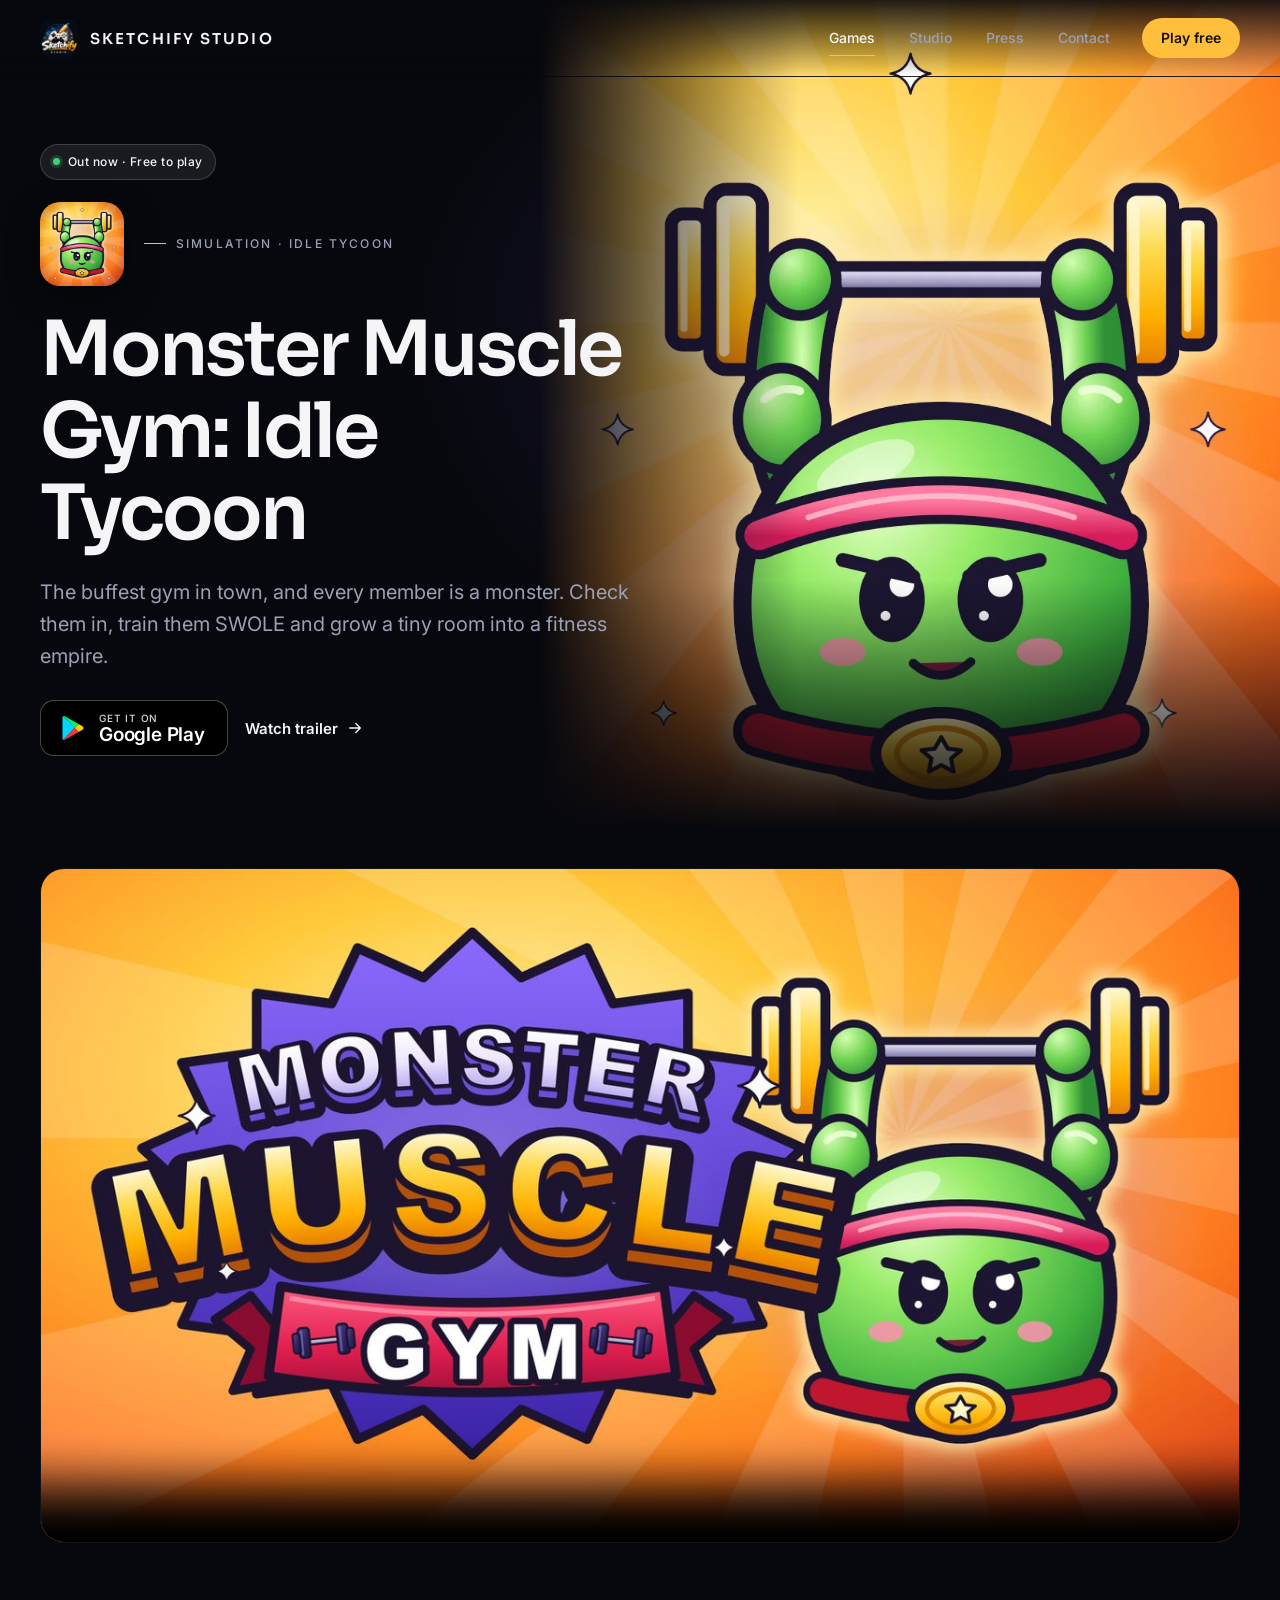
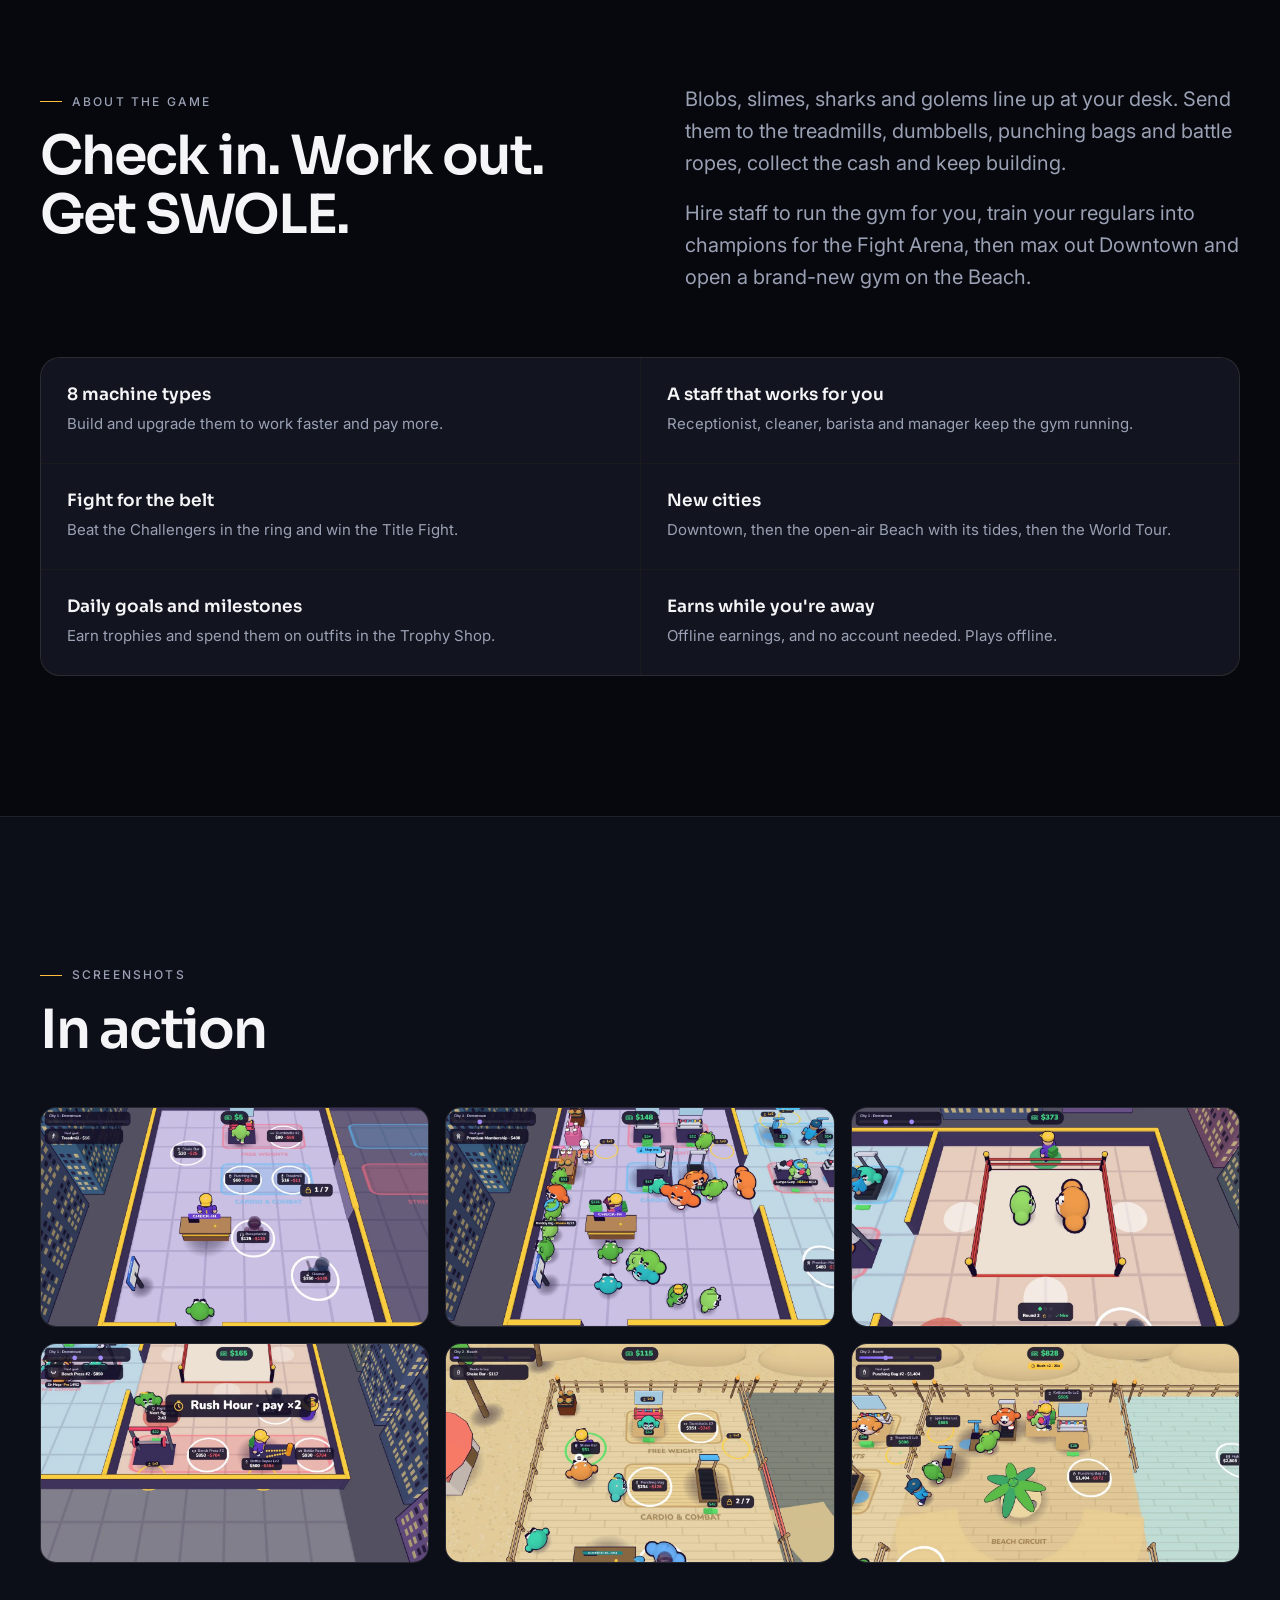
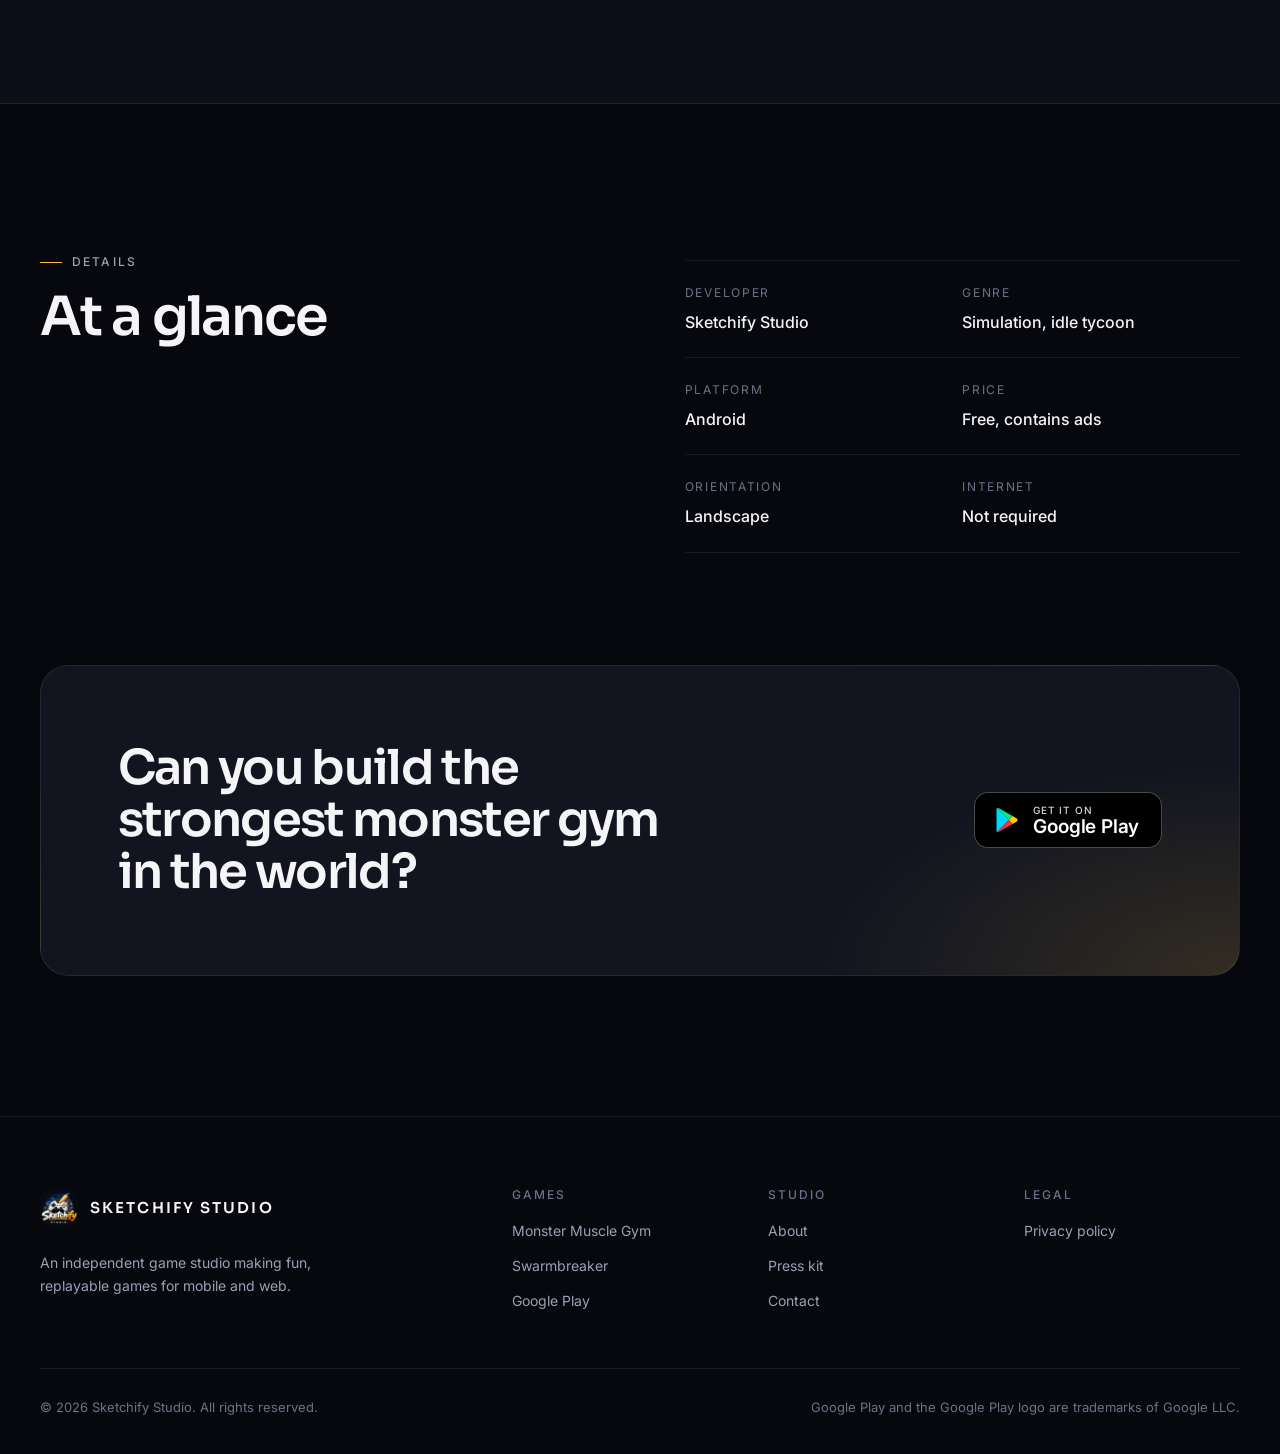
==== monster-gym/index.html @ 39624ac1 "Monster Muscle Gym is live: game page, featured on home, links and sitemap Co-Authored-By: Claude Op" ====
<!doctype html>
<html lang="en">
<head>
<meta charset="utf-8">
<meta name="viewport" content="width=device-width,initial-scale=1">
<title>Monster Muscle Gym: Idle Tycoon · Sketchify Studio</title>
<meta name="description" content="Build a gym for monsters, train them SWOLE and win the championship belt. Monster Muscle Gym: Idle Tycoon is free on Google Play.">
<meta name="theme-color" content="#07080d">
<meta name="color-scheme" content="dark">
<link rel="canonical" href="https://sketchifystudio.com/monster-gym/">
<meta property="og:url" content="https://sketchifystudio.com/monster-gym/">
<link rel="icon" href="../favicon.png" type="image/png">
<link rel="apple-touch-icon" href="../apple-touch-icon.png">

<meta property="og:type" content="website">
<meta property="og:site_name" content="Sketchify Studio">
<meta property="og:title" content="Monster Muscle Gym: Idle Tycoon">
<meta property="og:description" content="Build a gym for monsters, train them SWOLE and win the championship belt. Free on Google Play.">
<meta property="og:image" content="https://sketchifystudio.com/assets/img/monster-gym-og.jpg">
<meta name="twitter:card" content="summary_large_image">

<link rel="preconnect" href="https://fonts.googleapis.com">
<link rel="preconnect" href="https://fonts.gstatic.com" crossorigin>
<link href="https://fonts.googleapis.com/css2?family=Inter:wght@400;500;600&family=Sora:wght@500;600;700&display=swap" rel="stylesheet">
<link rel="stylesheet" href="../assets/site.css">

<script type="application/ld+json">
{
  "@context": "https://schema.org",
  "@type": "MobileApplication",
  "name": "Monster Muscle Gym: Idle Tycoon",
  "operatingSystem": "Android",
  "applicationCategory": "GameApplication",
  "genre": "Simulation",
  "offers": { "@type": "Offer", "price": "0", "priceCurrency": "USD" },
  "installUrl": "https://play.google.com/store/apps/details?id=com.navneet.monstergym",
  "author": { "@type": "Organization", "name": "Sketchify Studio" }
}
</script>
</head>
<body>
<a class="skip" href="#main">Skip to content</a>

<header class="header">
  <div class="wrap header__inner">
    <a class="brand" href="../" aria-label="Sketchify Studio, home">
      <img src="../assets/img/sketchify-logo.webp" alt="" width="38" height="38">
      <span>Sketchify Studio</span>
    </a>
    <nav class="nav" id="nav" aria-label="Main">
      <a href="../#games" aria-current="page">Games</a>
      <a href="../#studio">Studio</a>
      <a href="../#press">Press</a>
      <a href="../#contact">Contact</a>
    </nav>
    <a class="btn btn--primary btn--sm" href="https://play.google.com/store/apps/details?id=com.navneet.monstergym" target="_blank" rel="noopener">Play free</a>
    <button class="menu-btn" aria-label="Open menu" aria-controls="nav" aria-expanded="false">
      <svg viewBox="0 0 24 24" fill="none" stroke="currentColor" stroke-width="1.8" stroke-linecap="round"><path d="M4 7h16M4 12h16M4 17h16"/></svg>
    </button>
  </div>
</header>

<main id="main">

  <section class="game-hero">
    <img class="game-hero__art" src="../assets/img/monster-gym-hero-art.webp" alt="" width="1020" height="1080">
    <div class="wrap">
      <div class="game-hero__body">
        <span class="pill"><i></i>Out now · Free to play</span>
        <div class="game-hero__title">
          <img src="../assets/img/monster-gym-icon.webp" alt="Monster Muscle Gym app icon" width="84" height="84">
          <p class="label">Simulation · Idle tycoon</p>
        </div>
        <h1>Monster Muscle Gym: Idle Tycoon</h1>
        <p class="lead">The buffest gym in town, and every member is a monster. Check them in, train them SWOLE and grow a tiny room into a fitness empire.</p>
        <div class="game-hero__actions">
          <a class="store" href="https://play.google.com/store/apps/details?id=com.navneet.monstergym" target="_blank" rel="noopener">
            <svg viewBox="0 0 24 24" aria-hidden="true"><path fill="#00d7fe" d="M3.6 1.8 13.4 12 3.6 22.2c-.4-.2-.6-.6-.6-1.1V2.9c0-.5.2-.9.6-1.1Z"/><path fill="#ffce00" d="m16.8 8.6 3.3 1.9c1.2.7 1.2 2.3 0 3l-3.3 1.9L13.4 12l3.4-3.4Z"/><path fill="#00f076" d="M3.6 1.8c.4-.2.9-.2 1.4.1l11.8 6.7-3.4 3.4L3.6 1.8Z"/><path fill="#f63448" d="m13.4 12 3.4 3.4L5 22.1c-.5.3-1 .3-1.4.1L13.4 12Z"/></svg>
            <span><small>Get it on</small>Google Play</span>
          </a>
          <a class="btn btn--text" href="#trailer">Watch trailer
            <svg viewBox="0 0 24 24" fill="none" stroke="currentColor" stroke-width="1.8" stroke-linecap="round" stroke-linejoin="round"><path d="M5 12h14M13 6l6 6-6 6"/></svg>
          </a>
        </div>
      </div>
    </div>
  </section>

  <!-- Trailer -->
  <section class="section" id="trailer" style="padding-top:40px">
    <div class="wrap">
      <div class="trailer reveal">
        <video controls preload="none" playsinline poster="../assets/video/monster-gym-trailer-poster.jpg" aria-label="Monster Muscle Gym official trailer">
          <source src="../assets/video/monster-gym-trailer.mp4" type="video/mp4">
        </video>
      </div>
    </div>
  </section>

  <!-- About -->
  <section class="section" style="padding-top:0">
    <div class="wrap split">
      <div class="reveal">
        <p class="label">About the game</p>
        <h2>Check in. Work out. Get SWOLE.</h2>
      </div>
      <div class="reveal" style="display:grid;gap:18px">
        <p class="lead">Blobs, slimes, sharks and golems line up at your desk. Send them to the treadmills, dumbbells, punching bags and battle ropes, collect the cash and keep building.</p>
        <p class="lead">Hire staff to run the gym for you, train your regulars into champions for the Fight Arena, then max out Downtown and open a brand-new gym on the Beach.</p>
      </div>
    </div>

    <div class="wrap" style="margin-top:64px">
      <ul class="feature-list reveal">
        <li><b>8 machine types</b><span>Build and upgrade them to work faster and pay more.</span></li>
        <li><b>A staff that works for you</b><span>Receptionist, cleaner, barista and manager keep the gym running.</span></li>
        <li><b>Fight for the belt</b><span>Beat the Challengers in the ring and win the Title Fight.</span></li>
        <li><b>New cities</b><span>Downtown, then the open-air Beach with its tides, then the World Tour.</span></li>
        <li><b>Daily goals and milestones</b><span>Earn trophies and spend them on outfits in the Trophy Shop.</span></li>
        <li><b>Earns while you're away</b><span>Offline earnings, and no account needed. Plays offline.</span></li>
      </ul>
    </div>
  </section>

  <!-- Screenshots -->
  <section class="section section--alt">
    <div class="wrap">
      <div class="section__head reveal">
        <div><p class="label">Screenshots</p><h2>In action</h2></div>
      </div>
      <div class="gallery reveal">
        <button class="shot" data-full="../assets/img/mg-shot-downtown-opening.webp"><img src="../assets/img/mg-shot-downtown-opening.webp" alt="A brand-new monster gym in Downtown" loading="lazy" width="1280" height="720"></button>
        <button class="shot" data-full="../assets/img/mg-shot-busy-gym.webp"><img src="../assets/img/mg-shot-busy-gym.webp" alt="A busy gym full of monsters and staff" loading="lazy" width="1280" height="720"></button>
        <button class="shot" data-full="../assets/img/mg-shot-fight-ring.webp"><img src="../assets/img/mg-shot-fight-ring.webp" alt="A Challenger fight in the ring" loading="lazy" width="1280" height="720"></button>
        <button class="shot" data-full="../assets/img/mg-shot-rush-hour.webp"><img src="../assets/img/mg-shot-rush-hour.webp" alt="Rush Hour doubles the pay" loading="lazy" width="1280" height="720"></button>
        <button class="shot" data-full="../assets/img/mg-shot-beach-arrival.webp"><img src="../assets/img/mg-shot-beach-arrival.webp" alt="Opening the new gym on the Beach" loading="lazy" width="1280" height="720"></button>
        <button class="shot" data-full="../assets/img/mg-shot-beach-circuit.webp"><img src="../assets/img/mg-shot-beach-circuit.webp" alt="The Beach circuit around the palm island" loading="lazy" width="1280" height="720"></button>
      </div>
    </div>
  </section>

  <!-- Details -->
  <section class="section">
    <div class="wrap split">
      <div class="reveal">
        <p class="label">Details</p>
        <h2>At a glance</h2>
      </div>
      <dl class="specs reveal" style="grid-template-columns:1fr 1fr">
        <div><dt>Developer</dt><dd>Sketchify Studio</dd></div>
        <div><dt>Genre</dt><dd>Simulation, idle tycoon</dd></div>
        <div><dt>Platform</dt><dd>Android</dd></div>
        <div><dt>Price</dt><dd>Free, contains ads</dd></div>
        <div><dt>Orientation</dt><dd>Landscape</dd></div>
        <div><dt>Internet</dt><dd>Not required</dd></div>
      </dl>
    </div>

    <div class="wrap" style="margin-top:96px">
      <div class="cta-band reveal">
        <h2>Can you build the strongest monster gym in the world?</h2>
        <a class="store" href="https://play.google.com/store/apps/details?id=com.navneet.monstergym" target="_blank" rel="noopener">
          <svg viewBox="0 0 24 24" aria-hidden="true"><path fill="#00d7fe" d="M3.6 1.8 13.4 12 3.6 22.2c-.4-.2-.6-.6-.6-1.1V2.9c0-.5.2-.9.6-1.1Z"/><path fill="#ffce00" d="m16.8 8.6 3.3 1.9c1.2.7 1.2 2.3 0 3l-3.3 1.9L13.4 12l3.4-3.4Z"/><path fill="#00f076" d="M3.6 1.8c.4-.2.9-.2 1.4.1l11.8 6.7-3.4 3.4L3.6 1.8Z"/><path fill="#f63448" d="m13.4 12 3.4 3.4L5 22.1c-.5.3-1 .3-1.4.1L13.4 12Z"/></svg>
          <span><small>Get it on</small>Google Play</span>
        </a>
      </div>
    </div>
  </section>

</main>

<footer class="footer">
  <div class="wrap">
    <div class="footer__top">
      <div>
        <a class="brand" href="../"><img src="../assets/img/sketchify-logo.webp" alt="" width="38" height="38"><span>Sketchify Studio</span></a>
        <p>An independent game studio making fun, replayable games for mobile and web.</p>
      </div>
      <div><h4>Games</h4><ul><li><a href="./">Monster Muscle Gym</a></li><li><a href="../swarmbreaker/">Swarmbreaker</a></li><li><a href="https://play.google.com/store/apps/details?id=com.navneet.monstergym" target="_blank" rel="noopener">Google Play</a></li></ul></div>
      <div><h4>Studio</h4><ul><li><a href="../#studio">About</a></li><li><a href="../#press">Press kit</a></li><li><a href="../#contact">Contact</a></li></ul></div>
      <div><h4>Legal</h4><ul><li><a href="privacy.html">Privacy policy</a></li></ul></div>
    </div>
    <div class="footer__bottom">
      <span>© <span data-year>2026</span> Sketchify Studio. All rights reserved.</span>
      <span>Google Play and the Google Play logo are trademarks of Google LLC.</span>
    </div>
  </div>
</footer>

<dialog class="lightbox" id="lightbox" aria-label="Screenshot">
  <button class="lightbox__close" aria-label="Close">×</button>
  <img alt="">
</dialog>

<script src="../assets/site.js"></script>
</body>
</html>
---- assets/site.css ----
/* Sketchify Studio · site styles
   Palette drawn from the logo: night ink, pencil gold. */
:root {
  --bg: #07080d;
  --bg-2: #0d0f18;
  --surface: #12151f;
  --surface-2: #181c29;
  --line: rgba(255, 255, 255, .08);
  --line-strong: rgba(255, 255, 255, .16);
  --text: #f5f5f7;
  --muted: #9ba1b5;
  --dim: #6c7286;
  --accent: #ffbe3b;
  --accent-2: #ff9a2e;
  --ok: #3fd07a;
  --radius: 20px;
  --head: "Sora", system-ui, sans-serif;
  --body: "Inter", system-ui, -apple-system, "Segoe UI", sans-serif;
  --ease: cubic-bezier(.2, .7, .2, 1);
}

*, *::before, *::after { box-sizing: border-box; }
html { scroll-behavior: smooth; scroll-padding-top: 80px; }
body { margin: 0; background: var(--bg); color: var(--text); font: 16px/1.65 var(--body); -webkit-font-smoothing: antialiased; text-rendering: optimizeLegibility; overflow-x: hidden; }
img, video { display: block; max-width: 100%; }
a { color: inherit; }
p { margin: 0; }
h1, h2, h3, h4 { font-family: var(--head); font-weight: 600; line-height: 1.08; letter-spacing: -.025em; margin: 0; }
h1 { font-size: clamp(42px, 7vw, 88px); letter-spacing: -.04em; }
h2 { font-size: clamp(32px, 4.6vw, 54px); letter-spacing: -.035em; }
h3 { font-size: clamp(20px, 2vw, 24px); }
::selection { background: var(--accent); color: #111; }
:focus-visible { outline: 2px solid var(--accent); outline-offset: 3px; border-radius: 6px; }

.wrap { width: min(1200px, 100% - 40px); margin-inline: auto; }
.muted { color: var(--muted); }
.lead { font-size: clamp(17px, 1.6vw, 20px); line-height: 1.6; color: var(--muted); max-width: 58ch; }
.label { display: inline-flex; align-items: center; gap: 10px; font: 500 12px/1 var(--body); letter-spacing: .18em; text-transform: uppercase; color: var(--muted); }
.label::before { content: ""; width: 22px; height: 1px; background: var(--accent); }
.accent { color: var(--accent); }
.skip { position: absolute; left: -999px; top: 10px; z-index: 100; background: var(--accent); color: #111; padding: 8px 14px; border-radius: 8px; }
.skip:focus { left: 10px; }

/* ---------- Buttons ---------- */
.btn { display: inline-flex; align-items: center; justify-content: center; gap: 10px; height: 50px; padding: 0 24px; border-radius: 999px; font: 600 15px/1 var(--body); text-decoration: none; border: 1px solid transparent; cursor: pointer; white-space: nowrap; transition: background .2s var(--ease), border-color .2s var(--ease), transform .2s var(--ease), color .2s; }
.btn svg { width: 18px; height: 18px; flex: none; }
.btn--primary { background: var(--accent); color: #14100a; }
.btn--primary:hover { background: #ffcb5e; transform: translateY(-1px); }
.btn--outline { border-color: var(--line-strong); color: var(--text); }
.btn--outline:hover { border-color: var(--text); }
.btn--sm { height: 40px; padding: 0 18px; font-size: 14px; }
.btn--text { padding: 0; height: auto; color: var(--text); gap: 8px; }
.btn--text svg { transition: transform .2s var(--ease); }
.btn--text:hover svg { transform: translateX(4px); }

/* Store badge (black, as store badges usually are) */
.store { display: inline-flex; align-items: center; gap: 12px; height: 56px; padding: 0 22px 0 18px; border-radius: 14px; background: #000; border: 1px solid rgba(255, 255, 255, .28); color: #fff; text-decoration: none; transition: border-color .2s, transform .2s var(--ease); }
.store:hover { border-color: #fff; transform: translateY(-1px); }
.store svg { width: 28px; height: 28px; }
.store span { display: flex; flex-direction: column; font: 600 19px/1.05 var(--body); letter-spacing: -.01em; }
.store small { font: 500 10px/1.3 var(--body); letter-spacing: .08em; text-transform: uppercase; opacity: .85; }

/* ---------- Header ---------- */
.header { position: fixed; inset: 0 0 auto; z-index: 50; background: linear-gradient(180deg, rgba(7, 8, 13, .9), rgba(7, 8, 13, 0)); transition: background .3s, border-color .3s, backdrop-filter .3s; border-bottom: 1px solid transparent; }
.header.is-scrolled { background: rgba(7, 8, 13, .82); backdrop-filter: saturate(160%) blur(16px); -webkit-backdrop-filter: saturate(160%) blur(16px); border-color: var(--line); }
.header__inner { display: flex; align-items: center; height: 76px; gap: 32px; }
.brand { display: inline-flex; align-items: center; gap: 12px; text-decoration: none; }
.brand img { width: 38px; height: 38px; border-radius: 10px; }
.brand span { font: 600 15px/1 var(--head); letter-spacing: .14em; text-transform: uppercase; }
.nav { display: flex; gap: 34px; margin-left: auto; }
.nav a { position: relative; text-decoration: none; font-size: 14px; font-weight: 500; color: var(--muted); transition: color .2s; }
.nav a:hover, .nav a[aria-current] { color: var(--text); }
.nav a[aria-current]::after { content: ""; position: absolute; left: 0; right: 0; bottom: -6px; height: 1px; background: var(--accent); }
.menu-btn { display: none; margin-left: auto; width: 44px; height: 44px; border-radius: 12px; border: 1px solid var(--line-strong); background: transparent; color: var(--text); cursor: pointer; }
.menu-btn svg { width: 20px; height: 20px; margin: auto; }

/* ---------- Hero ---------- */
.hero { position: relative; padding: 170px 0 0; isolation: isolate; }
.hero::before { content: ""; position: absolute; inset: 0 0 30%; z-index: -1; background: radial-gradient(800px 420px at 85% 0%, rgba(255, 190, 59, .10), transparent 70%), radial-gradient(700px 400px at 0% 10%, rgba(70, 120, 255, .10), transparent 70%); }
.hero__grid { display: grid; grid-template-columns: 1.35fr 1fr; gap: 48px; align-items: end; }
.hero h1 { margin-top: 26px; }
.hero__side { display: grid; gap: 28px; padding-bottom: 10px; }
.hero__actions { display: flex; flex-wrap: wrap; align-items: center; gap: 24px; }

/* Featured banner */
.feature { position: relative; display: block; margin-top: 72px; border-radius: 28px; overflow: hidden; border: 1px solid var(--line); min-height: clamp(420px, 52vw, 620px); text-decoration: none; isolation: isolate; }
.feature { background: radial-gradient(700px 500px at 80% 50%, rgba(124, 92, 255, .22), transparent 70%), linear-gradient(135deg, #0f1020, #15122a); }
.feature__art { position: absolute; top: 0; right: 0; bottom: 0; z-index: -1; width: 60%; height: 100%; object-fit: cover; object-position: center; -webkit-mask-image: linear-gradient(90deg, transparent 0%, #000 35%); mask-image: linear-gradient(90deg, transparent 0%, #000 35%); transition: transform 1.2s var(--ease); }
.feature:hover .feature__art { transform: scale(1.025); }
.feature__body { position: absolute; left: clamp(24px, 5vw, 64px); top: 50%; transform: translateY(-50%); width: min(500px, 46%); display: grid; gap: 18px; }
.feature__body h2 { font-size: clamp(32px, 4.4vw, 56px); }
.feature__actions { display: flex; flex-wrap: wrap; gap: 14px; margin-top: 8px; }
.pill { display: inline-flex; align-items: center; gap: 8px; width: fit-content; padding: 7px 12px; border-radius: 999px; background: rgba(255, 255, 255, .08); border: 1px solid var(--line-strong); backdrop-filter: blur(8px); font-size: 12px; font-weight: 500; letter-spacing: .04em; }
.pill i { width: 7px; height: 7px; border-radius: 50%; background: var(--ok); box-shadow: 0 0 0 3px rgba(63, 208, 122, .2); }

/* Facts strip */
.facts { display: grid; grid-template-columns: repeat(4, 1fr); border-block: 1px solid var(--line); margin-top: 96px; }
.facts div { padding: 30px 28px; border-left: 1px solid var(--line); }
.facts div:first-child { border-left: 0; padding-left: 0; }
.facts dt { font-size: 12px; letter-spacing: .14em; text-transform: uppercase; color: var(--dim); margin-bottom: 10px; }
.facts dd { margin: 0; font: 600 20px/1.3 var(--head); letter-spacing: -.01em; }

/* ---------- Sections ---------- */
.section { padding: clamp(80px, 11vw, 140px) 0; }
.section--alt { background: var(--bg-2); border-block: 1px solid var(--line); }
.section__head { display: flex; justify-content: space-between; align-items: end; gap: 32px; margin-bottom: 48px; }
.section__head h2 { margin-top: 18px; }
.section__head .lead { margin-top: 18px; }

/* Games grid */
.games { display: grid; grid-template-columns: 1.6fr 1fr; gap: 20px; }
.card { position: relative; display: flex; flex-direction: column; border-radius: var(--radius); background: var(--surface); border: 1px solid var(--line); overflow: hidden; text-decoration: none; transition: border-color .25s, transform .35s var(--ease); }
a.card:hover { border-color: var(--line-strong); transform: translateY(-4px); }
.card__media { aspect-ratio: 16 / 9; overflow: hidden; background: #000; }
.card__media img { width: 100%; height: 100%; object-fit: cover; transition: transform .8s var(--ease); }
a.card:hover .card__media img { transform: scale(1.04); }
.card__body { padding: 26px 28px 28px; display: grid; gap: 12px; }
.card__meta { display: flex; flex-wrap: wrap; gap: 8px; }
.chip { font-size: 12px; font-weight: 500; color: var(--muted); padding: 5px 10px; border-radius: 999px; border: 1px solid var(--line); }
.card__foot { display: flex; justify-content: space-between; align-items: center; margin-top: 8px; padding-top: 18px; border-top: 1px solid var(--line); font-size: 14px; font-weight: 500; }
.card--soon { justify-content: center; align-items: flex-start; padding: 36px; gap: 16px; background: repeating-linear-gradient(135deg, transparent 0 14px, rgba(255, 255, 255, .018) 14px 28px), var(--surface); }
.card--soon .icon-box { margin-bottom: 8px; }

/* Studio */
.split { display: grid; grid-template-columns: 1fr 1fr; gap: clamp(40px, 7vw, 96px); align-items: start; }
.split h2 { margin-top: 18px; }
.principles { list-style: none; padding: 0; margin: 0; display: grid; }
.principles li { display: grid; grid-template-columns: 56px 1fr; gap: 20px; padding: 28px 0; border-top: 1px solid var(--line); }
.principles li:last-child { border-bottom: 1px solid var(--line); }
.principles h3 { font-size: 19px; margin-bottom: 6px; }
.principles p { color: var(--muted); font-size: 15px; }
.icon-box { display: grid; place-items: center; width: 48px; height: 48px; border-radius: 14px; background: rgba(255, 190, 59, .08); border: 1px solid rgba(255, 190, 59, .2); color: var(--accent); }
.icon-box svg { width: 22px; height: 22px; }

/* Press */
.press { display: grid; grid-template-columns: 1.1fr 1fr; gap: 20px; }
.press__panel { padding: clamp(28px, 4vw, 48px); border-radius: var(--radius); background: var(--surface); border: 1px solid var(--line); display: grid; gap: 22px; align-content: start; }
.press__list { list-style: none; padding: 0; margin: 0; display: grid; }
.press__list li { display: flex; justify-content: space-between; gap: 16px; padding: 14px 0; border-bottom: 1px solid var(--line); font-size: 15px; }
.press__list li:first-child { padding-top: 0; }
.press__list li span:first-child { color: var(--muted); }
.press__list li span:last-child { text-align: right; }

/* Contact */
.contact { display: grid; grid-template-columns: 1fr 1fr; gap: clamp(40px, 7vw, 96px); }
.contact h2 { font-size: clamp(44px, 7vw, 84px); margin-top: 18px; }
.contact__rows { display: grid; }
.contact__row { display: flex; justify-content: space-between; align-items: center; gap: 20px; padding: 26px 0; border-top: 1px solid var(--line); text-decoration: none; transition: padding .25s var(--ease); }
.contact__row:last-child { border-bottom: 1px solid var(--line); }
.contact__row:hover { padding-left: 10px; }
.contact__row h3 { font-size: 20px; margin-bottom: 4px; }
.contact__row p { color: var(--muted); font-size: 14px; }
.contact__row svg { width: 22px; height: 22px; flex: none; color: var(--accent); transition: transform .25s var(--ease); }
.contact__row:hover svg { transform: translate(3px, -3px); }

/* ---------- Footer ---------- */
.footer { border-top: 1px solid var(--line); padding: 72px 0 36px; font-size: 14px; }
.footer__top { display: grid; grid-template-columns: 2fr 1fr 1fr 1fr; gap: 40px; padding-bottom: 56px; }
.footer__top p { color: var(--muted); max-width: 34ch; margin-top: 18px; }
.footer h4 { font: 500 12px/1 var(--body); letter-spacing: .16em; text-transform: uppercase; color: var(--dim); margin-bottom: 18px; }
.footer ul { list-style: none; padding: 0; margin: 0; display: grid; gap: 12px; }
.footer ul a { color: var(--muted); text-decoration: none; transition: color .2s; }
.footer ul a:hover { color: var(--text); }
.footer__bottom { display: flex; flex-wrap: wrap; justify-content: space-between; gap: 12px; padding-top: 28px; border-top: 1px solid var(--line); color: var(--dim); font-size: 13px; }

/* ---------- Game page ---------- */
.game-hero { position: relative; min-height: min(92vh, 860px); display: flex; align-items: flex-end; padding: 140px 0 72px; isolation: isolate; overflow: hidden; }
.game-hero { background: radial-gradient(900px 600px at 80% 40%, rgba(124, 92, 255, .2), transparent 70%); }
.game-hero__art { position: absolute; top: 0; right: 0; bottom: 0; z-index: -2; width: 58%; height: 100%; object-fit: cover; object-position: center; -webkit-mask-image: linear-gradient(90deg, transparent 0%, #000 35%); mask-image: linear-gradient(90deg, transparent 0%, #000 35%); }
.game-hero::after { content: ""; position: absolute; inset: 0; z-index: -1; background: linear-gradient(0deg, var(--bg) 0%, transparent 30%); }
.game-hero__body { max-width: 600px; display: grid; gap: 22px; }
.game-hero__title { display: flex; align-items: center; gap: 20px; }
.game-hero__title img { width: 84px; height: 84px; border-radius: 20px; box-shadow: 0 10px 30px rgba(0, 0, 0, .5); }
.game-hero h1 { font-size: clamp(40px, 6vw, 76px); }
.game-hero__actions { display: flex; flex-wrap: wrap; align-items: center; gap: 16px; margin-top: 6px; }
.trailer { border-radius: 24px; overflow: hidden; border: 1px solid var(--line); background: #000; aspect-ratio: 16 / 9; }
.trailer video { width: 100%; height: 100%; object-fit: cover; }
.feature-list { list-style: none; margin: 0; padding: 0; display: grid; grid-template-columns: 1fr 1fr; gap: 1px; background: var(--line); border: 1px solid var(--line); border-radius: var(--radius); overflow: hidden; }
.feature-list li { background: var(--surface); padding: 26px; display: grid; gap: 6px; }
.feature-list b { font: 600 17px/1.3 var(--head); }
.feature-list span { color: var(--muted); font-size: 15px; }
.specs { display: grid; grid-template-columns: repeat(3, 1fr); gap: 0; border-top: 1px solid var(--line); }
.specs div { padding: 22px 0; border-bottom: 1px solid var(--line); }
.specs dt { font-size: 12px; letter-spacing: .14em; text-transform: uppercase; color: var(--dim); margin-bottom: 6px; }
.specs dd { margin: 0; font-weight: 500; }
.gallery { display: grid; grid-template-columns: repeat(3, 1fr); gap: 16px; }
.shot { padding: 0; border: 1px solid var(--line); border-radius: 16px; overflow: hidden; cursor: zoom-in; background: var(--surface); }
.shot img { width: 100%; height: auto; aspect-ratio: 16 / 9; object-fit: cover; transition: transform .6s var(--ease); }
.shot:hover img { transform: scale(1.04); }
.cta-band { position: relative; border-radius: 28px; overflow: hidden; padding: clamp(40px, 6vw, 80px); border: 1px solid var(--line); background: radial-gradient(600px 300px at 100% 100%, rgba(255, 190, 59, .14), transparent 70%), var(--surface); display: flex; justify-content: space-between; align-items: center; gap: 32px; flex-wrap: wrap; }
.cta-band h2 { font-size: clamp(30px, 4vw, 48px); max-width: 16ch; }

/* Lightbox */
.lightbox { padding: 0; border: 0; background: transparent; max-width: min(1280px, 94vw); overflow: visible; }
.lightbox::backdrop { background: rgba(4, 5, 9, .92); backdrop-filter: blur(4px); }
.lightbox img { border-radius: 14px; width: 100%; height: auto; }
.lightbox__close { position: absolute; top: -52px; right: 0; width: 42px; height: 42px; border-radius: 50%; border: 1px solid var(--line-strong); background: transparent; color: #fff; font-size: 22px; cursor: pointer; }

/* Document pages (privacy) */
.doc { max-width: 760px; padding: 150px 0 100px; }
.doc h1 { font-size: clamp(36px, 5vw, 56px); margin: 18px 0 10px; }
.doc h2 { font-size: 22px; letter-spacing: -.015em; margin: 44px 0 12px; }
.doc p, .doc li { color: var(--muted); margin-bottom: 12px; }
.doc strong { color: var(--text); font-weight: 600; }
.doc a { color: var(--accent); }
.doc .card { display: block; background: var(--surface); border: 1px solid var(--line); border-radius: 16px; padding: 22px 24px; margin-top: 28px; color: var(--text); }

/* Reveal on scroll */
.reveal { opacity: 0; transform: translateY(24px); transition: opacity .9s var(--ease), transform .9s var(--ease); }
.reveal.is-in { opacity: 1; transform: none; }

/* ---------- Responsive ---------- */
@media (max-width: 960px) {
  .hero__grid, .split, .contact, .press, .games { grid-template-columns: 1fr; }
  .facts { grid-template-columns: 1fr 1fr; }
  .facts div:nth-child(3) { border-left: 0; padding-left: 0; }
  .facts div:nth-child(n+3) { border-top: 1px solid var(--line); }
  .footer__top { grid-template-columns: 1fr 1fr 1fr; }
  .footer__top > :first-child { grid-column: 1 / -1; }
  .section__head { flex-direction: column; align-items: flex-start; }
}
@media (max-width: 760px) {
  .nav { display: none; position: absolute; top: 76px; left: 0; right: 0; flex-direction: column; gap: 0; padding: 8px 20px 20px; background: var(--bg); border-bottom: 1px solid var(--line); }
  .nav.is-open { display: flex; }
  .nav a { padding: 14px 0; font-size: 16px; border-bottom: 1px solid var(--line); }
  .nav a[aria-current]::after { display: none; }
  .menu-btn { display: grid; }
  .header .btn--sm { display: none; }
  .header { background: rgba(7, 8, 13, .9); backdrop-filter: blur(14px); -webkit-backdrop-filter: blur(14px); border-color: var(--line); }
  .hero { padding-top: 130px; }
  .feature { margin-top: 48px; min-height: 0; display: flex; flex-direction: column; }
  .feature__art { position: relative; width: 100%; height: auto; aspect-ratio: 1 / .85; object-position: center 30%; -webkit-mask-image: linear-gradient(0deg, transparent 0%, #000 35%); mask-image: linear-gradient(0deg, transparent 0%, #000 35%); }
  .feature__body { position: relative; left: auto; top: auto; transform: none; width: auto; padding: 0 22px 28px; margin-top: -40px; }
  .facts { margin-top: 64px; }
  .facts div { padding: 22px 16px; }
  .gallery { grid-template-columns: 1fr 1fr; gap: 10px; }
  .feature-list, .specs { grid-template-columns: 1fr; }
  .game-hero { padding-top: 110px; min-height: 0; }
  .game-hero__art { width: 100%; height: 52vh; bottom: auto; object-position: center 30%; -webkit-mask-image: linear-gradient(0deg, transparent 0%, #000 40%); mask-image: linear-gradient(0deg, transparent 0%, #000 40%); }
  .game-hero::after { display: none; }
  .game-hero__body { padding-top: 32vh; }
  .footer__top { grid-template-columns: 1fr 1fr; }
}
@media (prefers-reduced-motion: reduce) {
  html { scroll-behavior: auto; }
  *, *::before, *::after { transition: none !important; animation: none !important; }
  .reveal { opacity: 1; transform: none; }
}
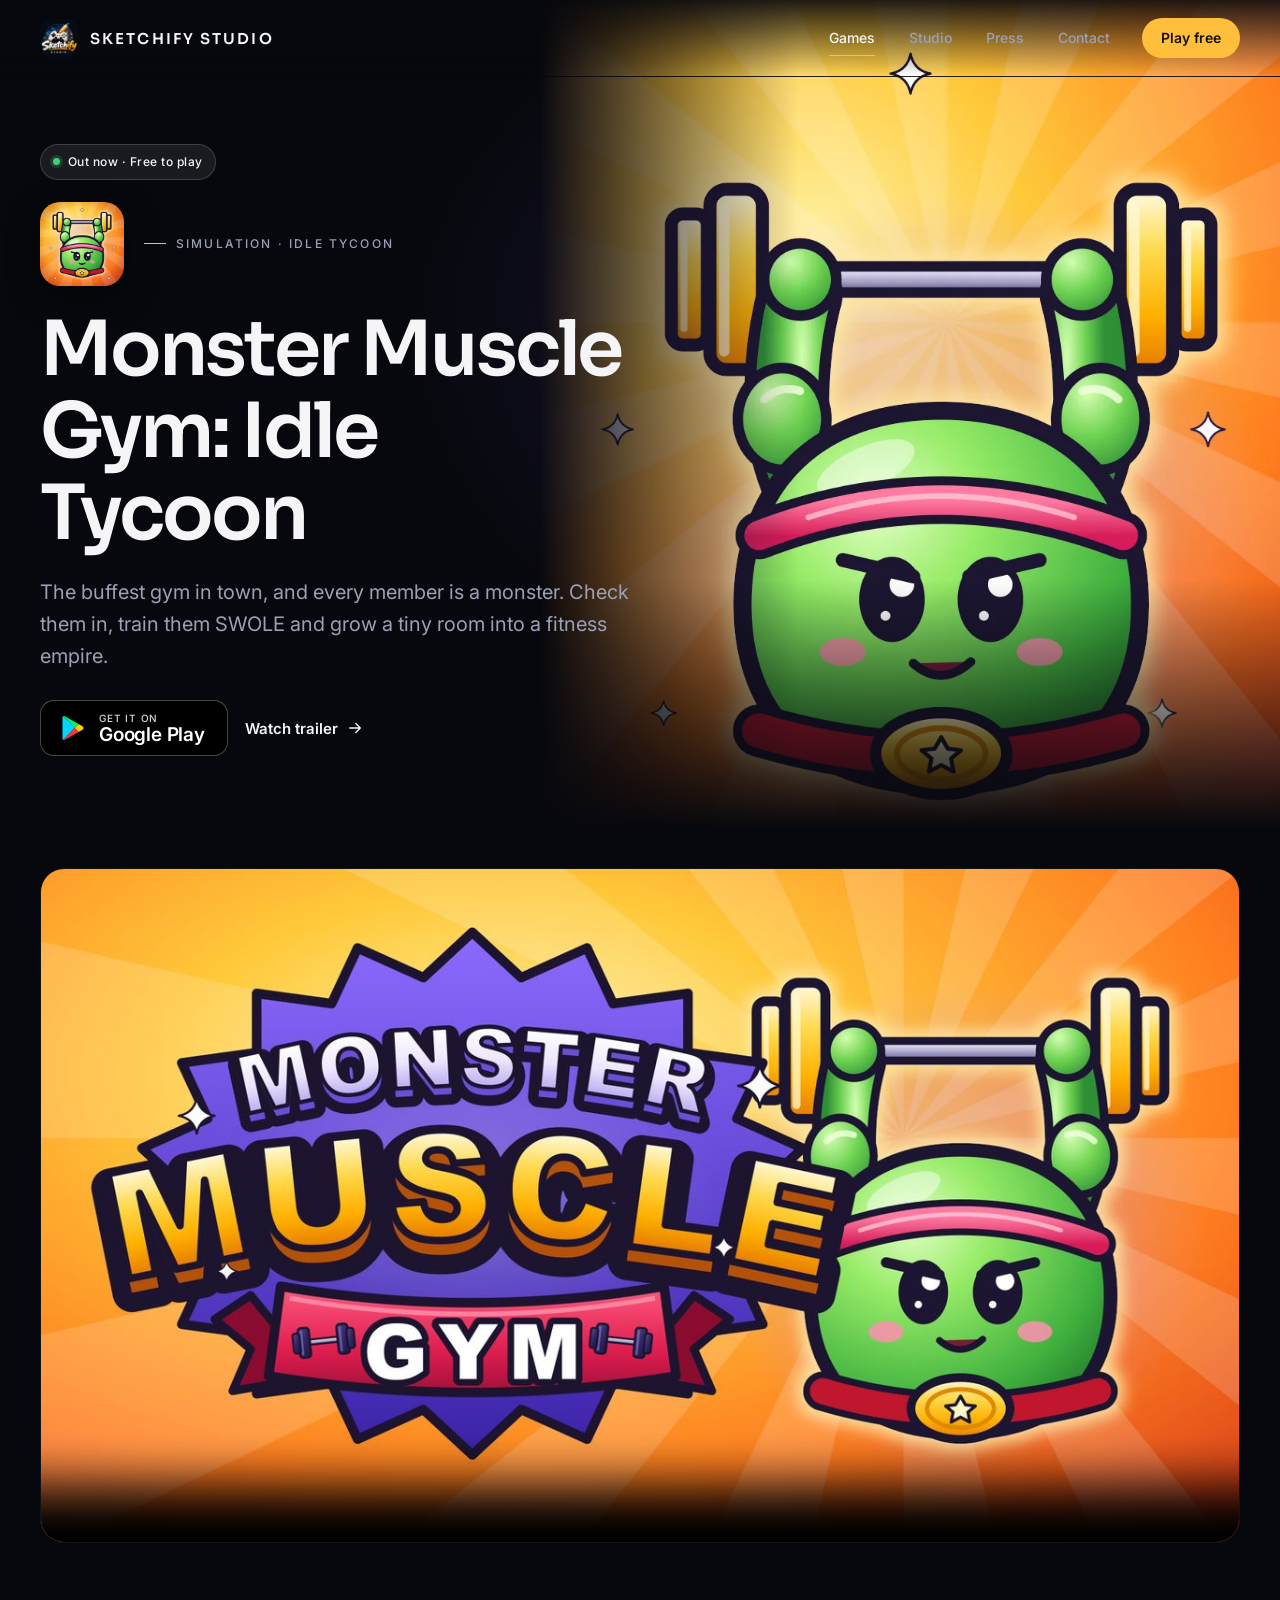
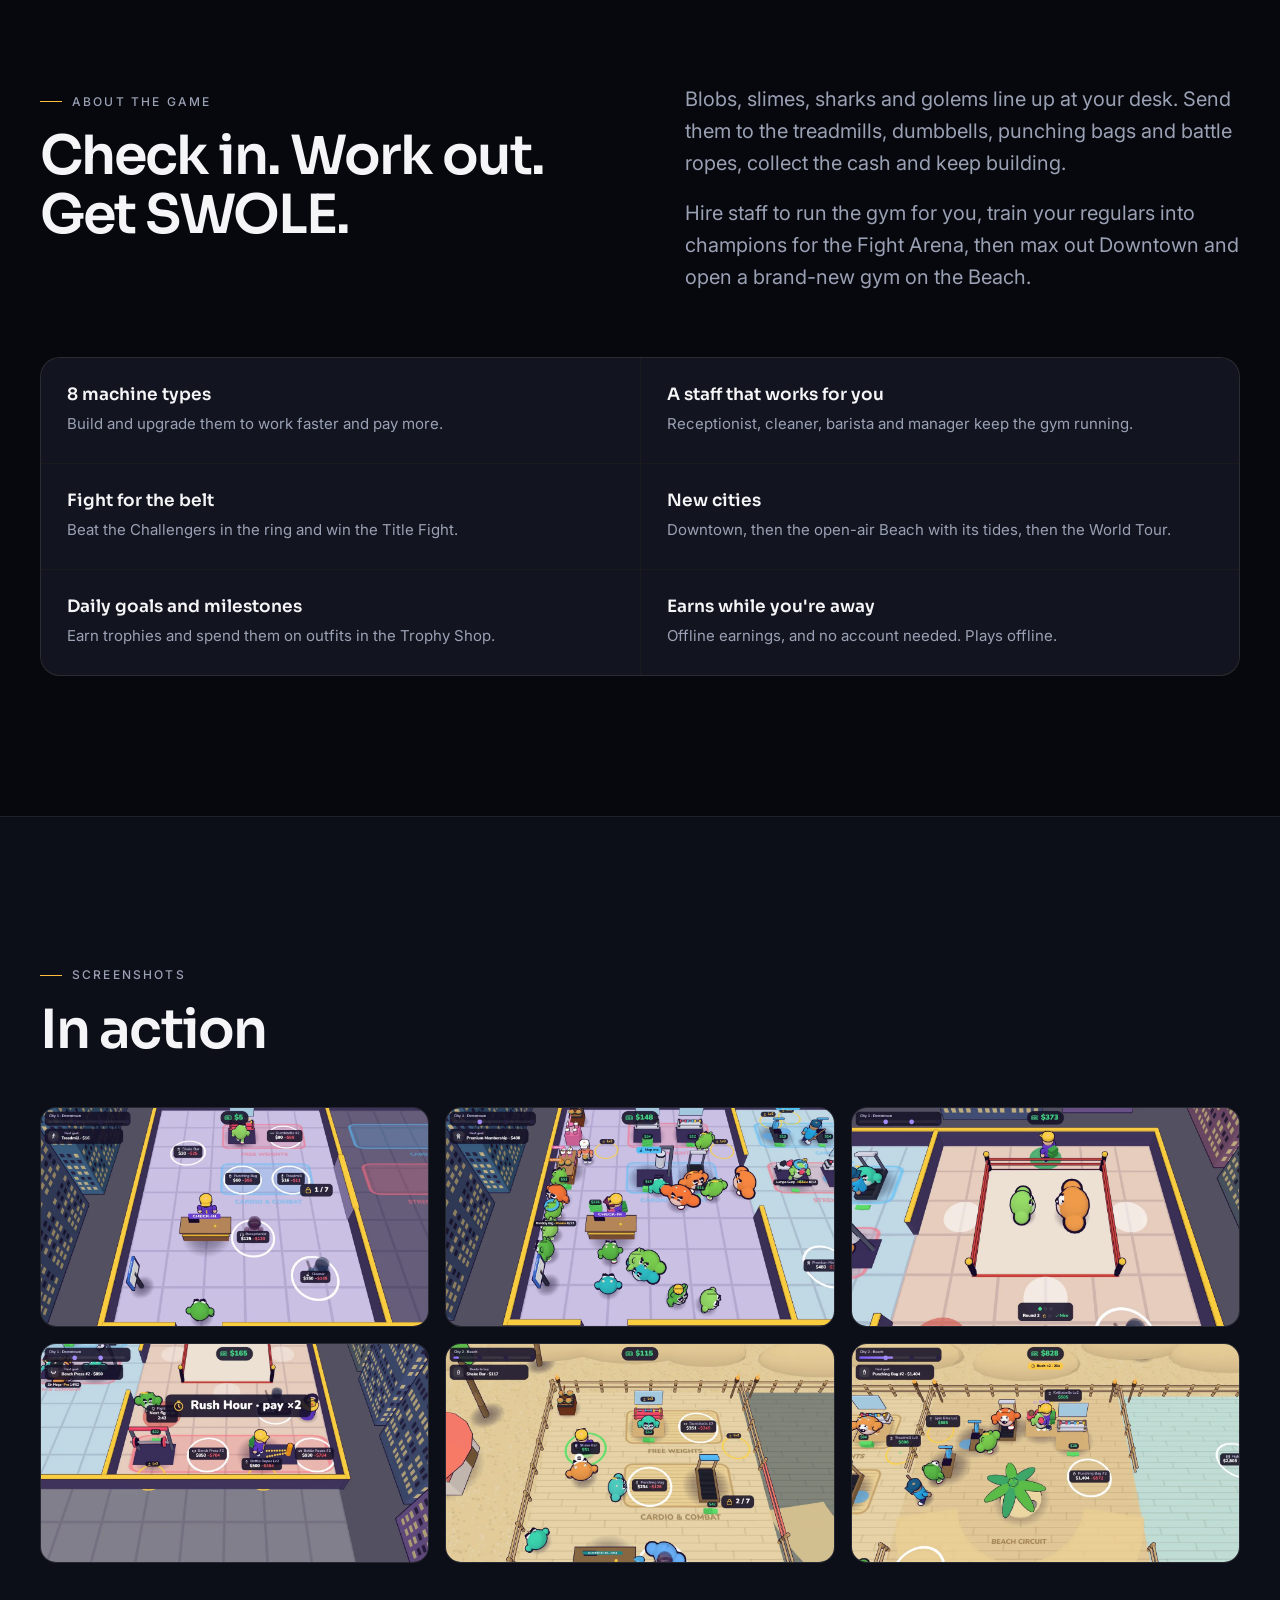
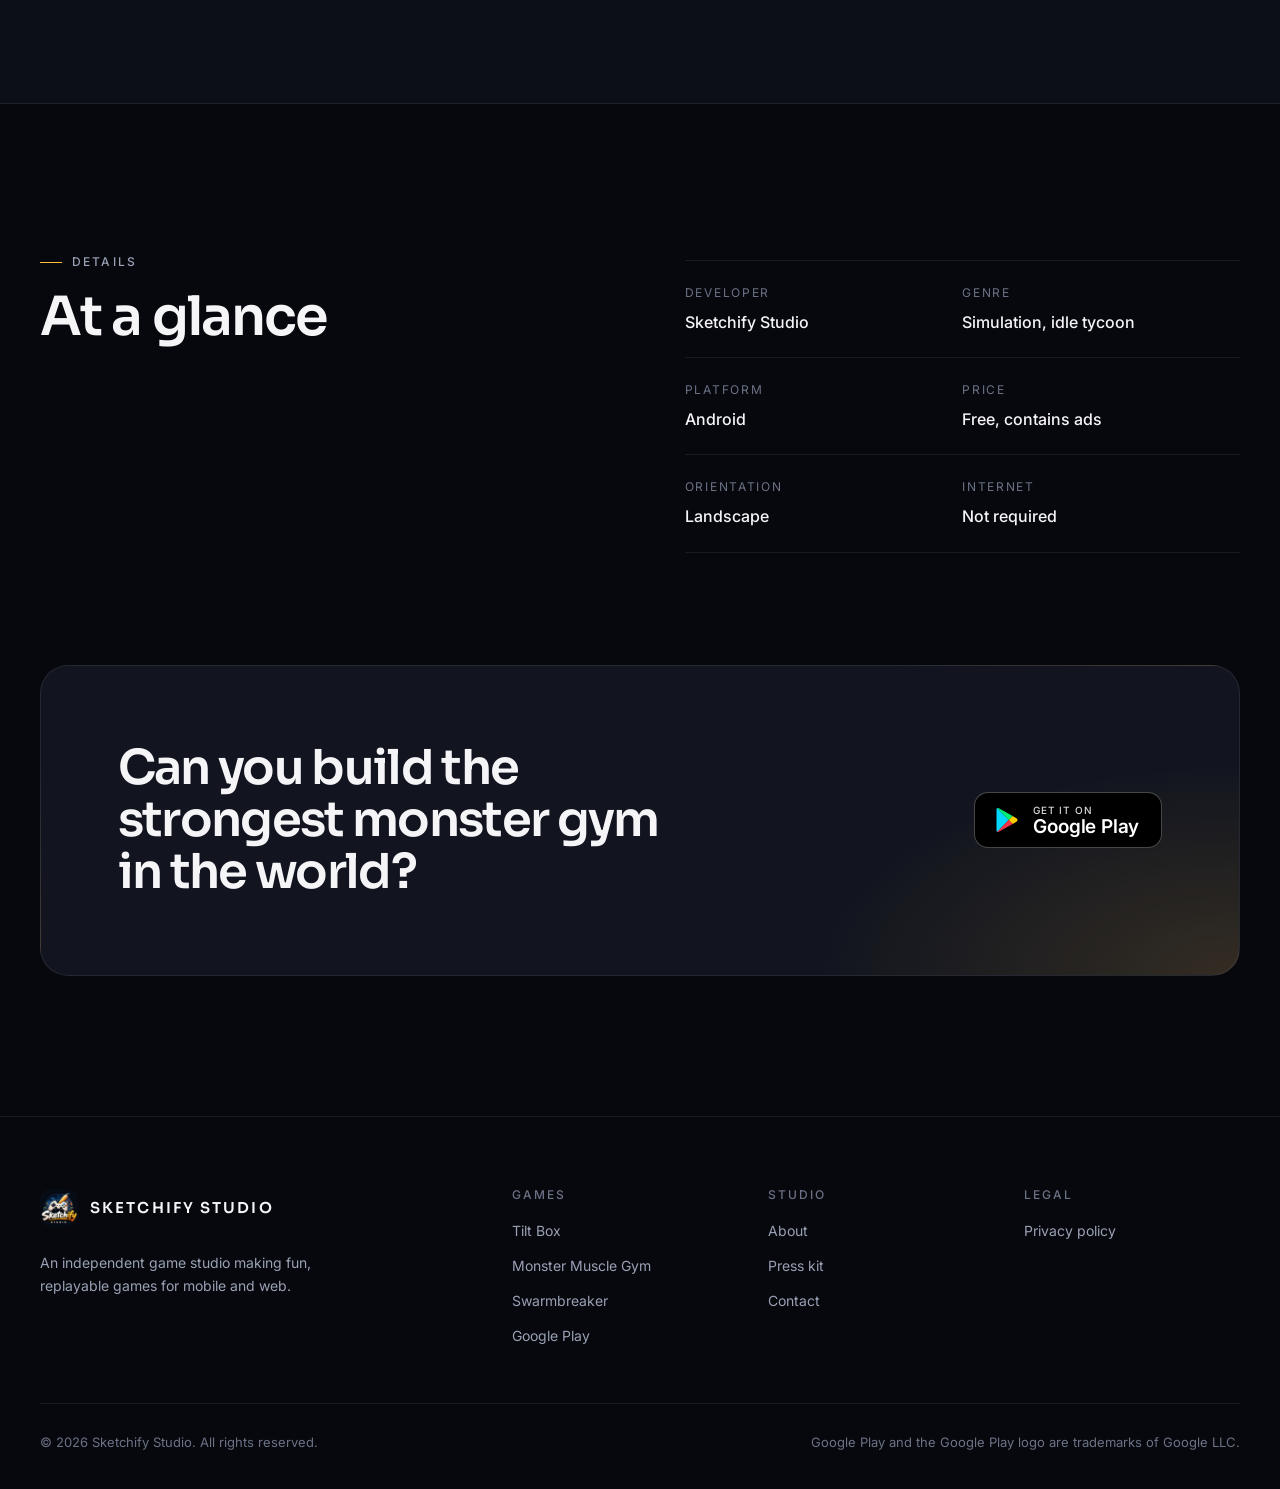
==== commit b9bd51c9: "Tilt Box is live: game page, featured on home, three-game row, links and sitemap Co-Authored-By: Cla" ====
--- a/monster-gym/index.html
+++ b/monster-gym/index.html
@@ -176,7 +176,7 @@
         <a class="brand" href="../"><img src="../assets/img/sketchify-logo.webp" alt="" width="38" height="38"><span>Sketchify Studio</span></a>
         <p>An independent game studio making fun, replayable games for mobile and web.</p>
       </div>
-      <div><h4>Games</h4><ul><li><a href="./">Monster Muscle Gym</a></li><li><a href="../swarmbreaker/">Swarmbreaker</a></li><li><a href="https://play.google.com/store/apps/details?id=com.navneet.monstergym" target="_blank" rel="noopener">Google Play</a></li></ul></div>
+      <div><h4>Games</h4><ul><li><a href="../tilt-box/">Tilt Box</a></li><li><a href="./">Monster Muscle Gym</a></li><li><a href="../swarmbreaker/">Swarmbreaker</a></li><li><a href="https://play.google.com/store/apps/details?id=com.navneet.monstergym" target="_blank" rel="noopener">Google Play</a></li></ul></div>
       <div><h4>Studio</h4><ul><li><a href="../#studio">About</a></li><li><a href="../#press">Press kit</a></li><li><a href="../#contact">Contact</a></li></ul></div>
       <div><h4>Legal</h4><ul><li><a href="privacy.html">Privacy policy</a></li></ul></div>
     </div>
--- a/assets/site.css
+++ b/assets/site.css
@@ -109,6 +109,7 @@
 
 /* Games grid */
 .games { display: grid; grid-template-columns: 1.6fr 1fr; gap: 20px; }
+.games--3 { grid-template-columns: repeat(3, 1fr); }
 .card { position: relative; display: flex; flex-direction: column; border-radius: var(--radius); background: var(--surface); border: 1px solid var(--line); overflow: hidden; text-decoration: none; transition: border-color .25s, transform .35s var(--ease); }
 a.card:hover { border-color: var(--line-strong); transform: translateY(-4px); }
 .card__media { aspect-ratio: 16 / 9; overflow: hidden; background: #000; }
